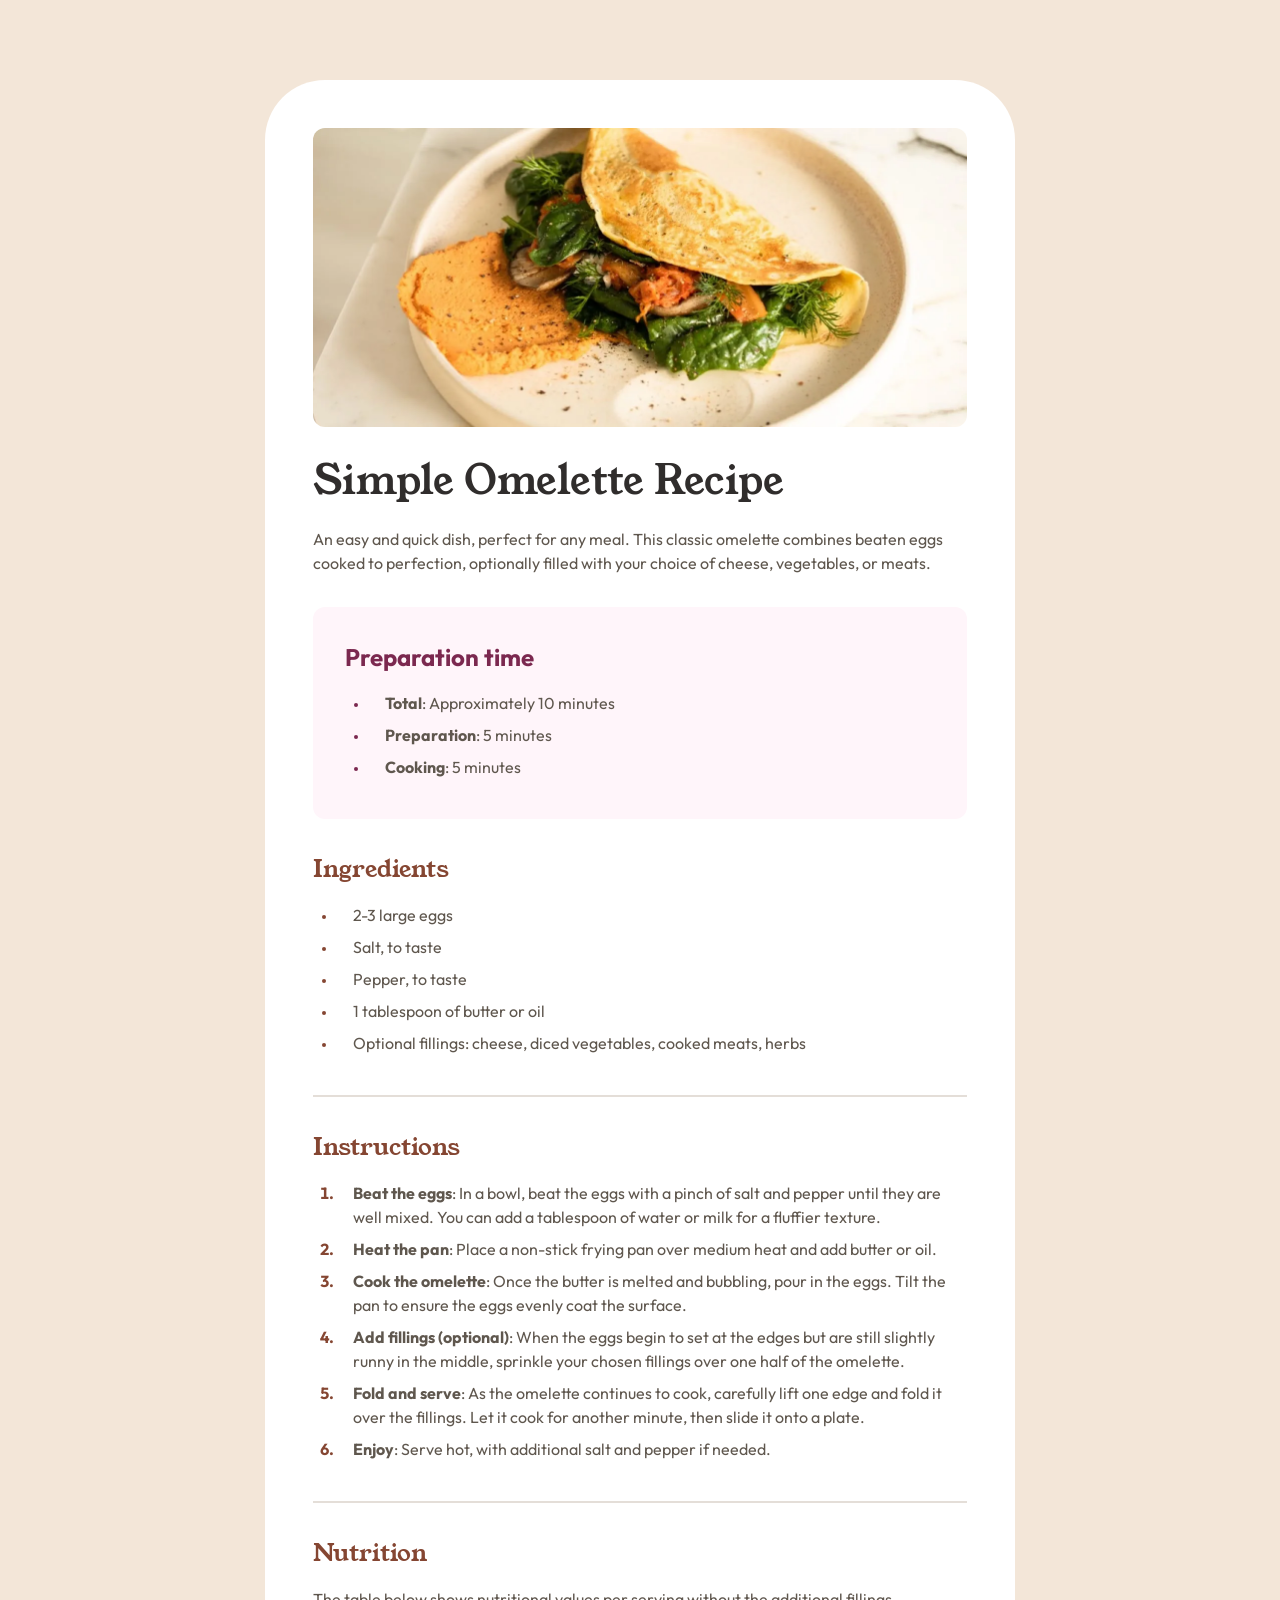
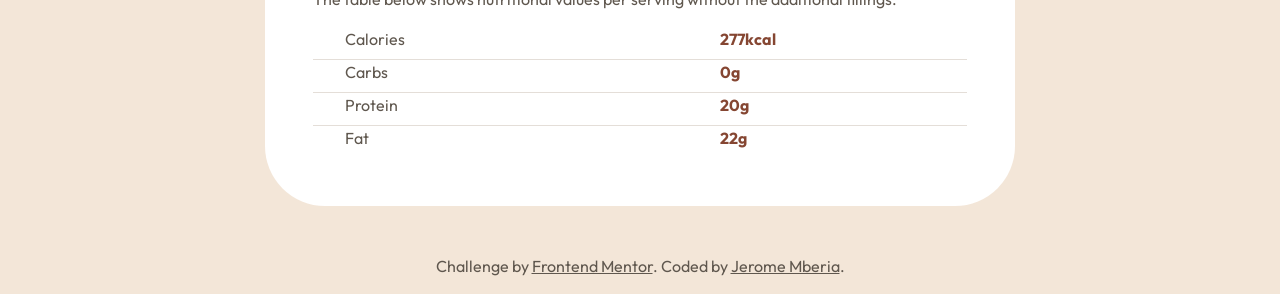
==== index.html @ d1f645d9 "second commit" ====
<!DOCTYPE html>
<html lang="en">
<head>
  <meta charset="UTF-8">
  <meta name="viewport" content="width=device-width, initial-scale=1.0"> 
  <link rel="icon" type="image/png" sizes="32x32" href="./assets/images/favicon-32x32.png">
  <meta name="description" content="A simple, delicious omelette recipe made with eggs, milk, and optional fillings. Perfect for beginners and ideal for breakfast, lunch, or dinner.">
  <meta name="keywords" content="omelette, recipe, cooking, breakfast, easy recipes">
  <link rel="stylesheet" href="style.css">
  <title>Frontend Mentor | Recipe page</title>
</head>
<body>
  <main>
    <figure>
      <picture>
        <source type="image/webp" srcset=".\assets\images\image-omelette.webp">
        <source type="image/jpeg" srcset=".\assets\images\image-omelette.jpeg">
        <img src=".\assets\images\image-omelette.jpeg" alt="A folded omelette served on a beige plate, filled with sautéed spinach, mushrooms, herbs, and orange vegetables, with a spread of reddish-orange hummus on the side." loading="lazy" class="recipe_image">
      </picture>
    </figure>
    <header>
      <h1>Simple Omelette Recipe</h1>
      <p>An easy and quick dish, perfect for any meal. This classic omelette combines beaten eggs cooked to perfection, optionally filled with your choice of cheese, vegetables, or meats.</p>
    </header>
    <section role="region" aria-labelledby="prep-time" class="prep-time">
      <h2 id="prep-time">Preparation time</h2>
      <ul>
        <li><strong>Total</strong>: Approximately 10 minutes</li>
        <li><strong>Preparation</strong>: 5 minutes</li>
        <li><strong>Cooking</strong>: 5 minutes</li>
      </ul>
    </section>
    <section role="region" aria-labelledby="ingredients">
      <h2 id="ingredients">Ingredients</h2>
      <ul>
        <li>2-3 large eggs</li>
        <li>Salt, to taste</li>
        <li>Pepper, to taste</li>
        <li>1 tablespoon of butter or oil</li>
        <li>Optional fillings: cheese, diced vegetables, cooked meats, herbs</li>
      </ul>
    </section>
    <hr>
    <section role="region" aria-labelledby="instructions" class="instructions">
      <h2 id="instructions">Instructions</h2>
      <ol>
        <li><strong>Beat the eggs</strong>: In a bowl, beat the eggs with a pinch of salt and pepper until they are well mixed. You can add a tablespoon of water or milk for a fluffier texture.</li>
        <li><strong>Heat the pan</strong>: Place a non-stick frying pan over medium heat and add butter or oil.</li>
        <li><strong>Cook the omelette</strong>: Once the butter is melted and bubbling, pour in the eggs. Tilt the pan to ensure the eggs evenly coat the surface.</li>
        <li><strong>Add fillings (optional)</strong>: When the eggs begin to set at the edges but are still slightly runny in the middle, sprinkle your chosen fillings over one half of the omelette.</li>
        <li><strong>Fold and serve</strong>: As the omelette continues to cook, carefully lift one edge and fold it over the fillings. Let it cook for another minute, then slide it onto a plate.</li>
        <li><strong>Enjoy</strong>: Serve hot, with additional salt and pepper if needed.</li>
      </ol>
    </section>
    <hr>
    <section role="region" aria-labelledby="nutrition" class="nutrition">
      <h2 id="nutrition">Nutrition</h2>
      <p>The table below shows nutritional values per serving without the additional fillings.</p>
      <table>
        <tbody>
          <tr>
            <th scope="row">Calories</th>
            <td>277kcal</td>
          </tr>
          <tr>
            <th scope="row">Carbs</th>
            <td>0g</td>
          </tr>
          <tr>
            <th scope="row">Protein</th>
            <td>20g</td>
          </tr>
          <tr>
            <th scope="row">Fat</th>
            <td>22g</td>
          </tr>
        </tbody>
      </table>
    </section>
  </main>
  <footer>
    Challenge by <a href="https://www.frontendmentor.io/challenges/recipe-page-KiTsR8QQKm" target="_blank" rel="noopener noreferrer">Frontend Mentor</a>. 
    Coded by <a href="#" target="_blank" rel="noopener noreferrer">Jerome Mberia</a>.
  </footer>
</body>
</html>
---- style.css ----
@font-face{
    font-family:'Young Serif';
    src:url('./assets/fonts/young-serif/YoungSerif-Regular.ttf') format('truetype');
    font-weight:400;
    font-display: swap;
}

@font-face{
    font-family:'Outfit';
    src:url('./assets/fonts/outfit/static/Outfit-Regular.ttf') format('truetype');
    font-weight:400;
    font-display: swap;
}
@font-face{
    font-family:'Outfit';
    src:url('./assets/fonts/outfit/static/Outfit-SemiBold.ttf') format('truetype');
    font-weight:600;
    font-display: swap;
}
@font-face{
    font-family:'Outfit';
    src:url('./assets/fonts/outfit/static/Outfit-Bold.ttf') format('truetype');
	font-weight:700;
    font-display: swap;
}
:root {
    --white: hsl(0, 0%, 100%);
    --stone-100: hsl(30, 54%, 90%);
    --stone-150: hsl(30, 18%, 87%);
    --stone-600: hsl(30, 10%, 34%);
    --stone-900: hsl(24, 5%, 18%);
    --brown-800: hsl(14, 45%, 36%);
    --rose-800: hsl(332, 51%, 32%);
    --rose-50: hsl(330, 100%, 98%);
}
*{
    box-sizing:border-box;
    margin:0;
    padding:0;
    font-family:'Outfit', sans-serif;
    line-height: 1.5;
	color: var(--stone-600);
}

h1,h2{
    font-family:'Young Serif', serif;
    font-weight: 400;
}

h1{
    font-family:'Young Serif', serif;;
    color: var(--stone-900);
    font-size:  2rem;
    margin-bottom: 1.5rem;
    line-height: 1.1em;
    
}
h2{
    color:var(--brown-800);
    font-size: 1.5rem;
    margin-bottom:1rem;
    
}

img{
    display: block;
    max-width: 100%;
}
main{
    margin-inline: auto;
}
table{
    width: 100%;
    border-collapse: collapse;
    text-align: left;
    margin-top: 1rem;
}
td,th{
    padding-bottom: 0.5rem;
}

th{
    padding-left: 2rem;
    font-weight:400;
}
td{
    color: var(--brown-800);
    font-weight:700;
}
tr:not(:last-child){
    border-bottom:1px solid var(--stone-150);
}
header,section{
    padding: 2rem;
}
li{
    padding-left: 1rem;
    margin-left: 1.5rem;
    margin-bottom: 0.5rem;
}
.prep-time{
    background-color: var(--rose-50);
    padding: 2rem;
    margin-left:2rem;
    margin-right:2rem;
    border-radius: 12px;
}
::marker{
    font-weight: bold;
}

ul > li::marker{
    font-size: .8rem;
    color: var(--brown-800);
}

.prep-time h2{
    font-family: 'Outfit';
}

.prep-time   h2{
    color: var(--rose-800);
    font-weight: 700;
}
.prep-time > ul >li::marker{
    color: var(--rose-800);
}
footer{
    text-align: center;
    margin-top: 3rem;
    margin-bottom: 1rem;
}
hr{
    border: 0;
    border-bottom: 1px solid var(--stone-150);
    margin-inline: 2rem;
    
}
ol > li::marker{
    color: var(--brown-800);
}
.nutrition{
    padding-bottom: 0;
}

@media (min-width:376px) {
    body{
        background-color: var(--stone-100);
    }
    main{
        max-width: 750px;
        margin-inline:auto;
        padding: 3rem;
        margin-top: 5rem;
        background-color: var(--white);
        border-radius: calc(12px + 3rem);
    }
    img{
        border-radius:12px;
    }
    header,section{
        padding-inline: 0;
    }
    .prep-time{
        margin: 0;
    }
    hr{
    border: 1px solid var(--stone-150);
    margin-inline: 0;
    }
    h1{
        font-size: 2.5rem;
    }

}
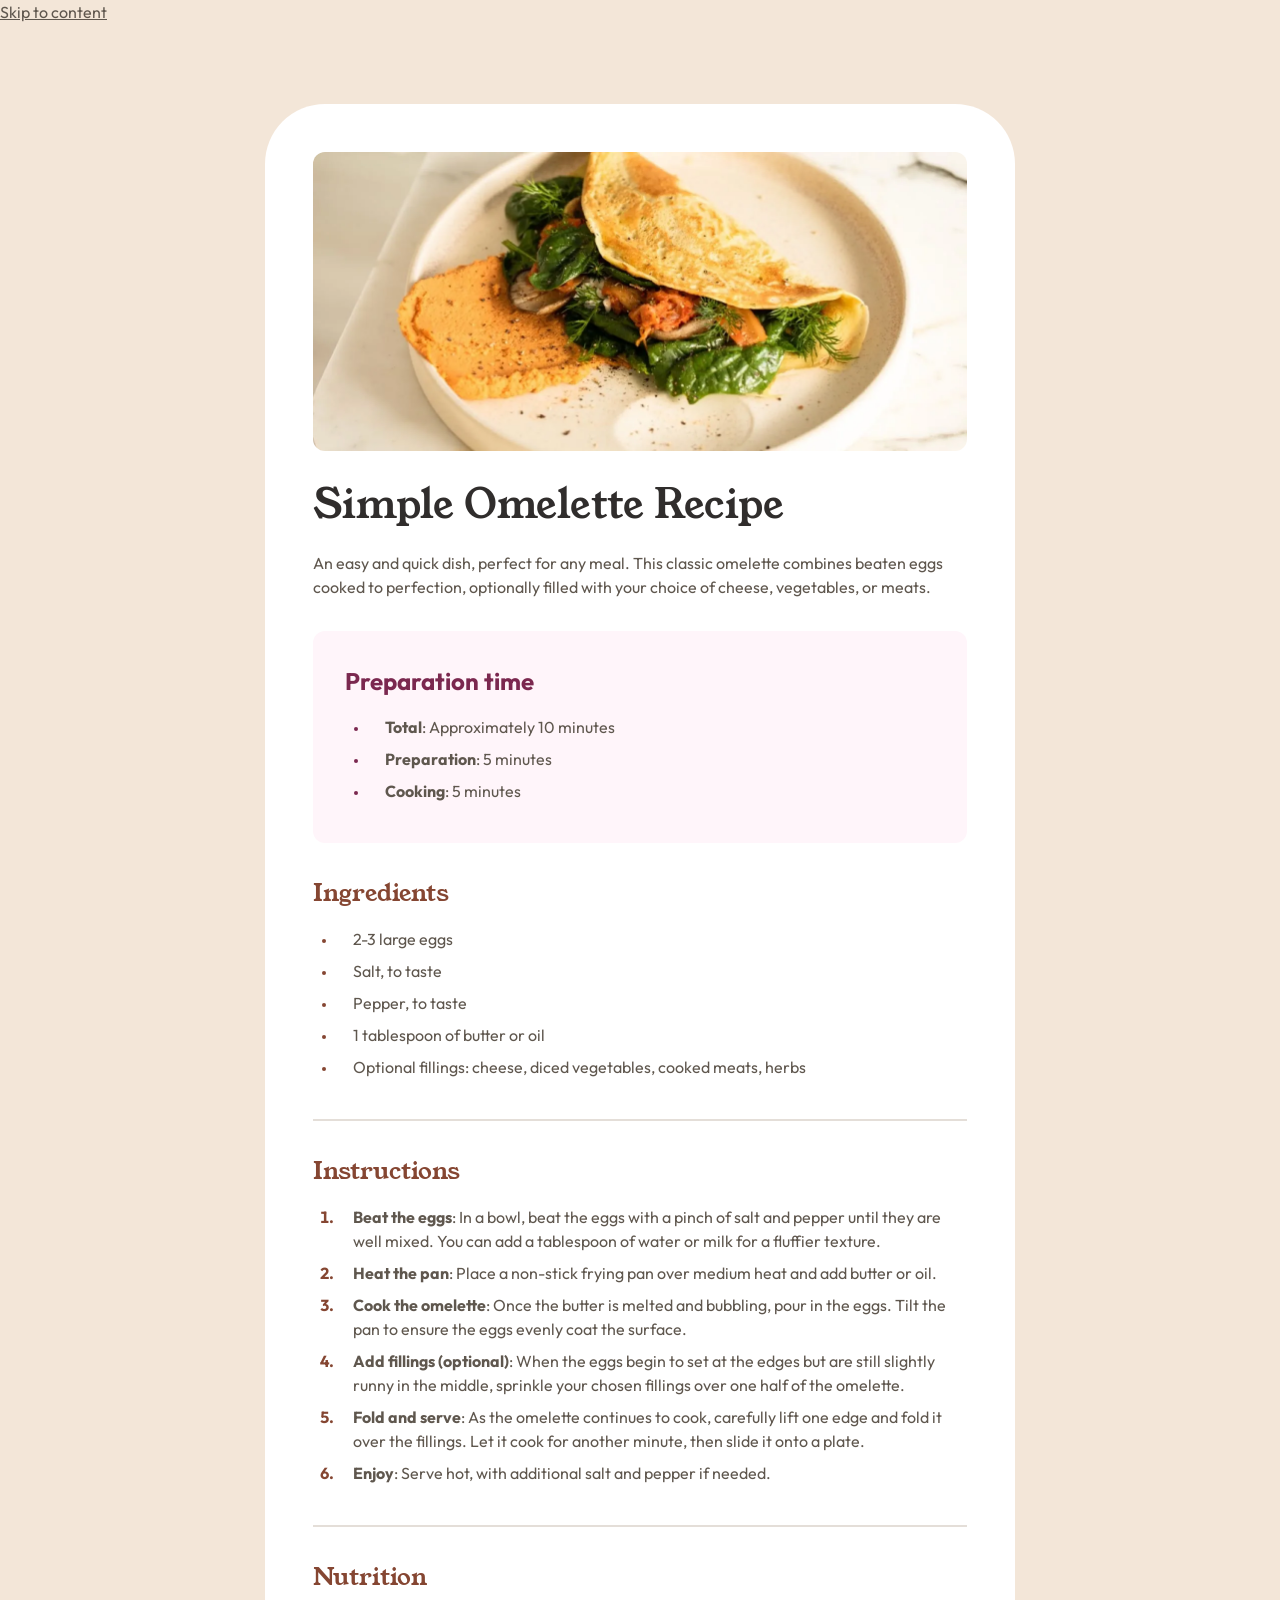
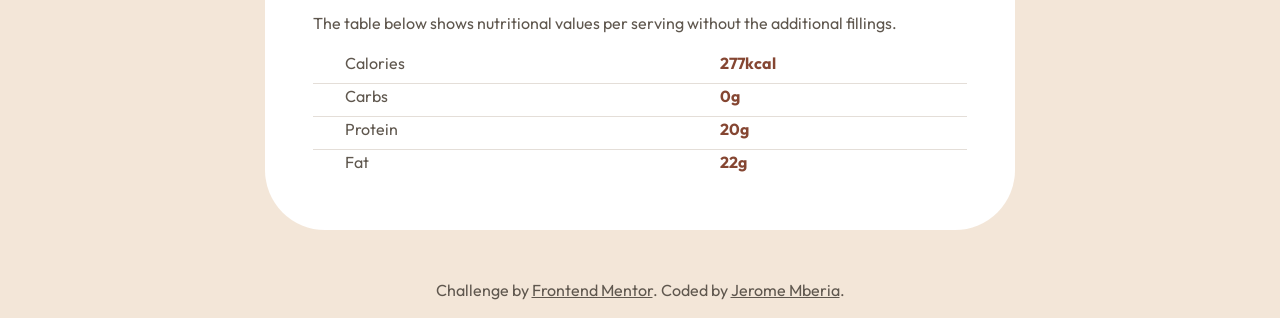
==== commit a6d4bb5b: "Remove canonical URL from index.html Removed canonical link to avoid duplicate indexing." ====
--- a/index.html
+++ b/index.html
@@ -6,10 +6,76 @@
   <link rel="icon" type="image/png" sizes="32x32" href="./assets/images/favicon-32x32.png">
   <meta name="description" content="A simple, delicious omelette recipe made with eggs, milk, and optional fillings. Perfect for beginners and ideal for breakfast, lunch, or dinner.">
   <meta name="keywords" content="omelette, recipe, cooking, breakfast, easy recipes">
+  <link rel="canonical" href="https://jeromemberia.github.io/Recipe-Page/" />
+  <!-- Prevents other sites from embedding your recipe page inside a hidden frame (Clickjacking protection) -->
+  <meta http-equiv="X-Frame-Options" content="DENY">
+  <!-- Instructs browsers not to guess the file types, protecting against malicious file uploads -->
+  <meta http-equiv="X-Content-Type-Options" content="nosniff">
+
+  <!-- Open Graph Meta Tags for beautiful social sharing -->
+  <meta property="og:title" content="Simple Omelette Recipe | Jerome Mberia">
+  <meta property="og:description" content="A simple, delicious omelette recipe made with eggs, milk, and optional fillings. Perfect for beginners.">
+  <meta property="og:image" content="https://jeromemberia.github.io/Recipe-Page/assets/images/image-omelette.jpeg">
+  <meta property="og:url" content="https://jeromemberia.github.io/Recipe-Page/">
+  <meta property="og:type" content="website">
+
+  <!-- Recipe Schema Markup to get rich snippets on Google Search -->
+  <script type="application/ld+json">
+  {
+    "@context": "https://schema.org",
+    "@type": "Recipe",
+    "name": "Simple Omelette Recipe",
+    "image": [
+      "https://jeromemberia.github.io/Recipe-Page/assets/images/image-omelette.jpeg"
+    ],
+    "author": {
+      "@type": "Person",
+      "name": "Jerome Mberia"
+    },
+    "datePublished": "2026-09-20",
+    "description": "A simple, delicious omelette recipe made with eggs, milk, and optional fillings. Perfect for beginners.",
+    "prepTime": "PT5M",
+    "cookTime": "PT5M",
+    "totalTime": "PT10M",
+    "recipeYield": "1 serving",
+    "recipeCategory": "Breakfast",
+    "recipeIngredients": [
+      "2-3 large eggs",
+      "Salt, to taste",
+      "Pepper, to taste",
+      "1 tablespoon of butter or oil",
+      "Optional fillings: cheese, diced vegetables, cooked meats, herbs"
+    ],
+    "recipeInstructions": [
+      {
+        "@type": "HowToStep",
+        "text": "Beat the eggs with a pinch of salt and pepper until well mixed."
+      },
+      {
+        "@type": "HowToStep",
+        "text": "Place a non-stick frying pan over medium heat and add butter or oil."
+      },
+      {
+        "@type": "HowToStep",
+        "text": "Pour in the eggs and tilt the pan to coat the surface evenly."
+      },
+      {
+        "@type": "HowToStep",
+        "text": "Sprinkle optional fillings over one half when the eggs begin to set."
+      },
+      {
+        "@type": "HowToStep",
+        "text": "Carefully fold one edge over the fillings and slide onto a plate."
+      }
+    ]
+  }
+  </script>
+
   <link rel="stylesheet" href="style.css">
   <title>Frontend Mentor | Recipe page</title>
 </head>
 <body>
+  <a href="#recipe-title" class="skip-link">Skip to content</a>
   <main>
     <figure>
       <picture>
@@ -83,4 +149,4 @@
     Coded by <a href="#" target="_blank" rel="noopener noreferrer">Jerome Mberia</a>.
   </footer>
 </body>
-</html>+</html>
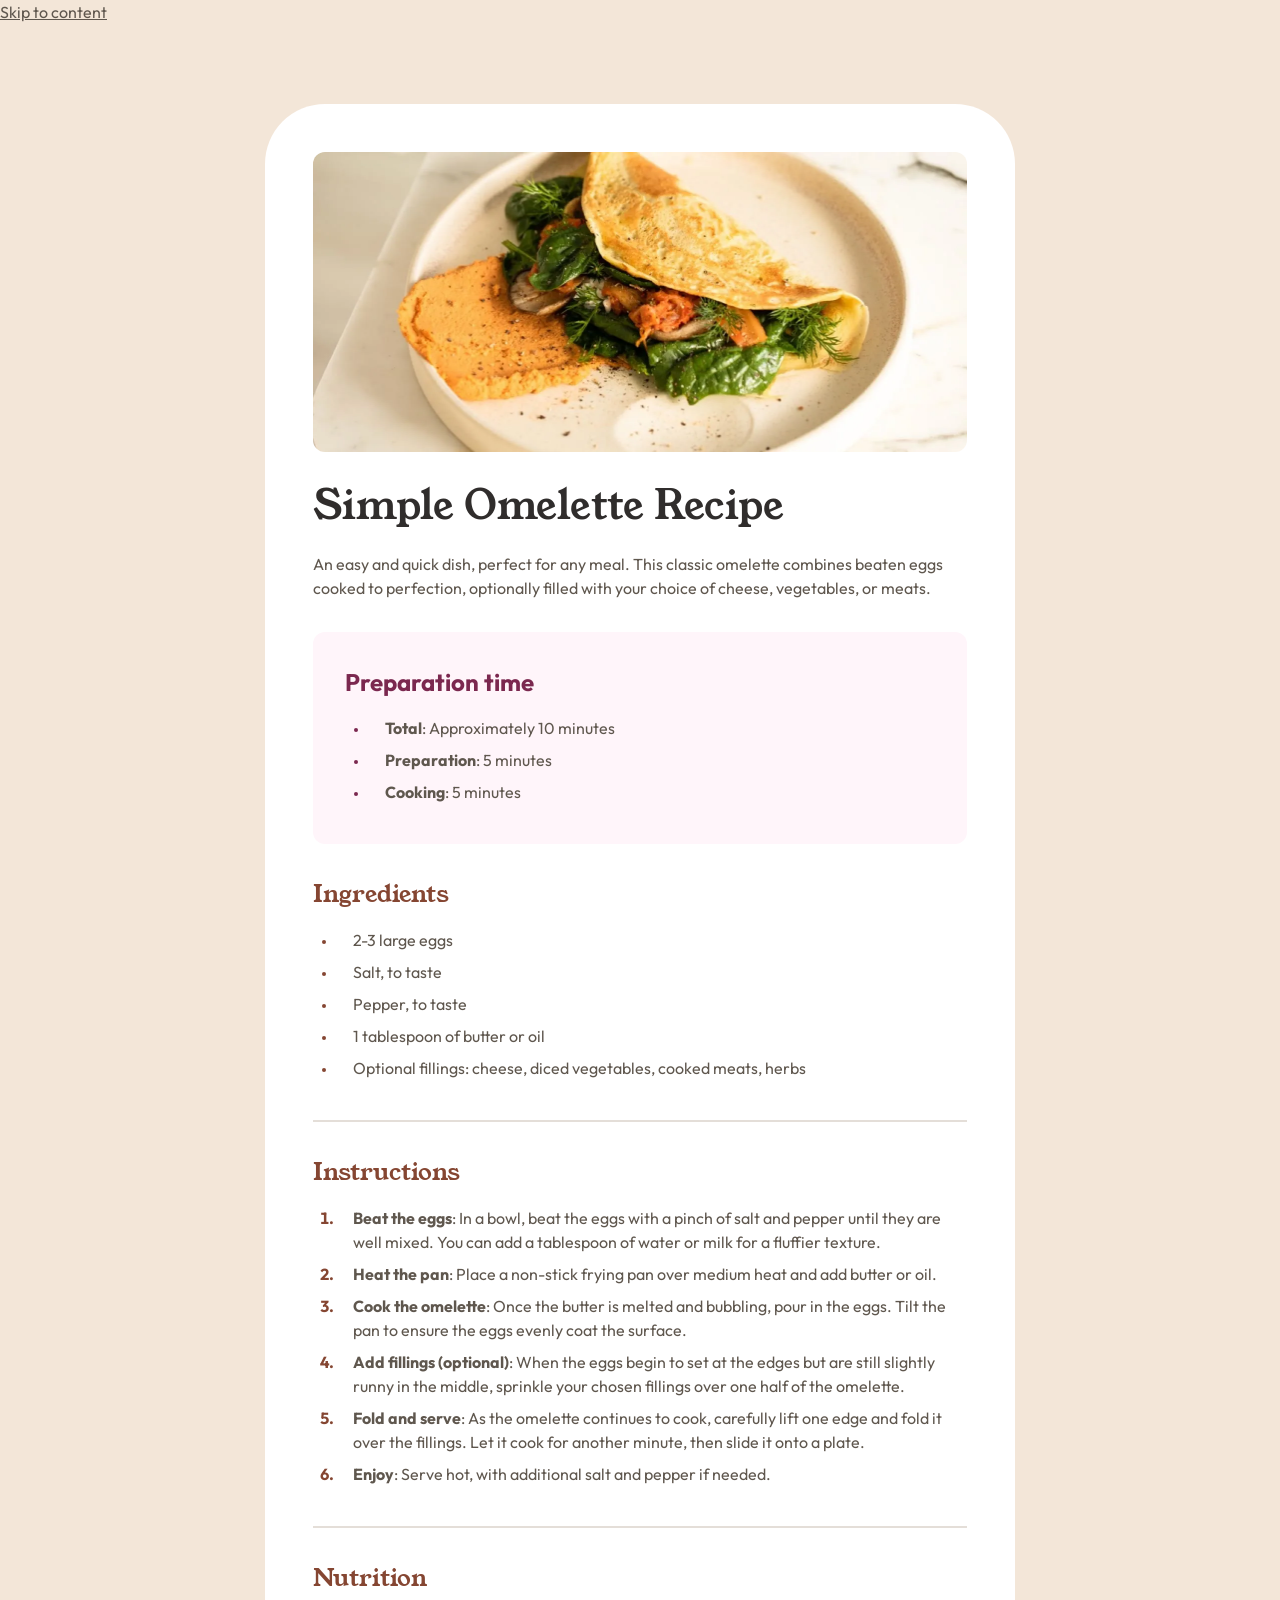
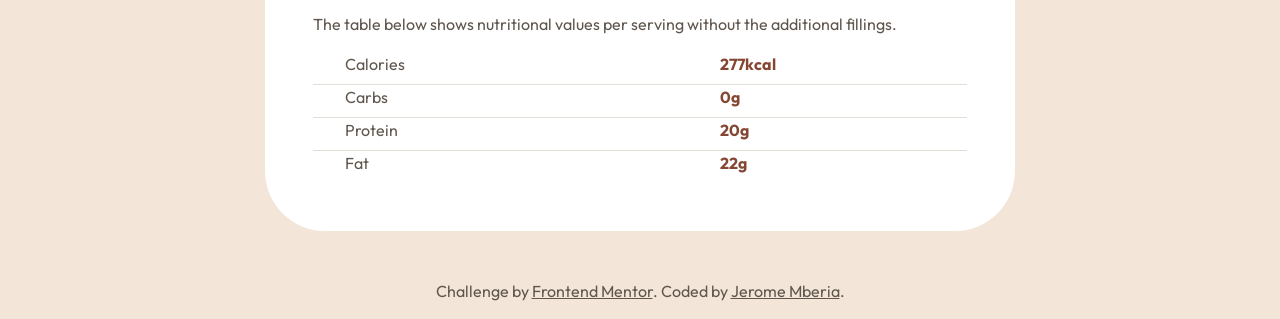
==== commit 3b8faff3: "Update image tags for omelette recipe" ====
--- a/index.html
+++ b/index.html
@@ -8,7 +8,7 @@
   <meta name="keywords" content="omelette, recipe, cooking, breakfast, easy recipes">
   <link rel="canonical" href="https://jeromemberia.github.io/Recipe-Page/" />
   <!-- Prevents other sites from embedding your recipe page inside a hidden frame (Clickjacking protection) -->
-  <meta http-equiv="X-Frame-Options" content="DENY">
+  <meta http-equiv="Content-Security-Policy" content="frame-ancestors 'none';">
   <!-- Instructs browsers not to guess the file types, protecting against malicious file uploads -->
   <meta http-equiv="X-Content-Type-Options" content="nosniff">
 
@@ -22,53 +22,72 @@
   <!-- Recipe Schema Markup to get rich snippets on Google Search -->
   <script type="application/ld+json">
   {
-    "@context": "https://schema.org",
-    "@type": "Recipe",
-    "name": "Simple Omelette Recipe",
-    "image": [
-      "https://jeromemberia.github.io/Recipe-Page/assets/images/image-omelette.jpeg"
-    ],
-    "author": {
-      "@type": "Person",
-      "name": "Jerome Mberia"
+  "@context": "https://schema.org",
+  "@type": "Recipe",
+  "name": "Simple Omelette Recipe",
+  "image": "https://jeromemberia.github.io/Recipe-Page/assets/images/image-omelette.jpeg",
+  "author": {
+    "@type": "Person",
+    "name": "Jerome Mberia"
+  },
+  "datePublished": "2026-09-20",
+  "description": "A simple, delicious omelette recipe made with eggs, milk, and optional fillings. Perfect for beginners.",
+  "prepTime": "PT5M",
+  "cookTime": "PT5M",
+  "totalTime": "PT10M",
+  "recipeYield": "1 serving",
+  "recipeCategory": "Breakfast",
+  "recipeCuisine": "International",
+  "keywords": "omelette, simple breakfast, egg recipe",
+  "recipeIngredient": [
+    "2-3 large eggs",
+    "Salt, to taste",
+    "Pepper, to taste",
+    "1 tablespoon of butter or oil",
+    "Optional fillings: cheese, diced vegetables, cooked meats, herbs"
+  ],
+  "recipeInstructions": [
+    {
+      "@type": "HowToStep",
+      "name": "Beat the eggs",
+      "text": "Beat the eggs with a pinch of salt and pepper until well mixed.",
+      "url": "https://jeromemberia.github.io/Recipe-Page/"
     },
-    "datePublished": "2026-09-20",
-    "description": "A simple, delicious omelette recipe made with eggs, milk, and optional fillings. Perfect for beginners.",
-    "prepTime": "PT5M",
-    "cookTime": "PT5M",
-    "totalTime": "PT10M",
-    "recipeYield": "1 serving",
-    "recipeCategory": "Breakfast",
-    "recipeIngredients": [
-      "2-3 large eggs",
-      "Salt, to taste",
-      "Pepper, to taste",
-      "1 tablespoon of butter or oil",
-      "Optional fillings: cheese, diced vegetables, cooked meats, herbs"
-    ],
-    "recipeInstructions": [
-      {
-        "@type": "HowToStep",
-        "text": "Beat the eggs with a pinch of salt and pepper until well mixed."
-      },
-      {
-        "@type": "HowToStep",
-        "text": "Place a non-stick frying pan over medium heat and add butter or oil."
-      },
-      {
-        "@type": "HowToStep",
-        "text": "Pour in the eggs and tilt the pan to coat the surface evenly."
-      },
-      {
-        "@type": "HowToStep",
-        "text": "Sprinkle optional fillings over one half when the eggs begin to set."
-      },
-      {
-        "@type": "HowToStep",
-        "text": "Carefully fold one edge over the fillings and slide onto a plate."
-      }
-    ]
+    {
+      "@type": "HowToStep",
+      "name": "Heat the pan",
+      "text": "Place a non-stick frying pan over medium heat and add butter or oil.",
+      "url": "https://jeromemberia.github.io/Recipe-Page/"
+    },
+    {
+      "@type": "HowToStep",
+      "name": "Pour the eggs",
+      "text": "Pour in the eggs and tilt the pan to coat the surface evenly.",
+      "url": "https://jeromemberia.github.io/Recipe-Page/"
+    },
+    {
+      "@type": "HowToStep",
+      "name": "Add fillings",
+      "text": "Sprinkle optional fillings over one half when the eggs begin to set.",
+      "url": "https://jeromemberia.github.io/Recipe-Page/"
+    },
+    {
+      "@type": "HowToStep",
+      "name": "Fold and serve",
+      "text": "Carefully fold one edge over the fillings and slide onto a plate.",
+      "url": "https://jeromemberia.github.io/Recipe-Page/"
+    }
+  ],
+  "aggregateRating": {
+    "@type": "AggregateRating",
+    "ratingValue": "5",
+    "reviewCount": "1"
+  },
+  "nutrition": {
+    "@type": "NutritionInformation",
+    "calories": "250 calories"
   }
+}
   </script>
 
   <link rel="stylesheet" href="style.css">
@@ -78,11 +97,18 @@
   <a href="#recipe-title" class="skip-link">Skip to content</a>
   <main>
     <figure>
-      <picture>
-        <source type="image/webp" srcset=".\assets\images\image-omelette.webp">
-        <source type="image/jpeg" srcset=".\assets\images\image-omelette.jpeg">
-        <img src=".\assets\images\image-omelette.jpeg" alt="A folded omelette served on a beige plate, filled with sautéed spinach, mushrooms, herbs, and orange vegetables, with a spread of reddish-orange hummus on the side." loading="lazy" class="recipe_image">
-      </picture>
+     <picture>
+  <source type="image/webp" srcset="assets/images/image-omelette.webp">
+  <source type="image/jpeg" srcset="assets/images/image-omelette.jpeg">
+  <img 
+    src="assets/images/image-omelette.jpeg" 
+    alt="A folded omelette served on a beige plate, filled with sautéed spinach, mushrooms, herbs, and orange vegetables, with a spread of reddish-orange hummus on the side." 
+    width="656" 
+    height="300" 
+    loading="lazy" 
+    class="recipe_image"
+  >
+</picture>
     </figure>
     <header>
       <h1>Simple Omelette Recipe</h1>
